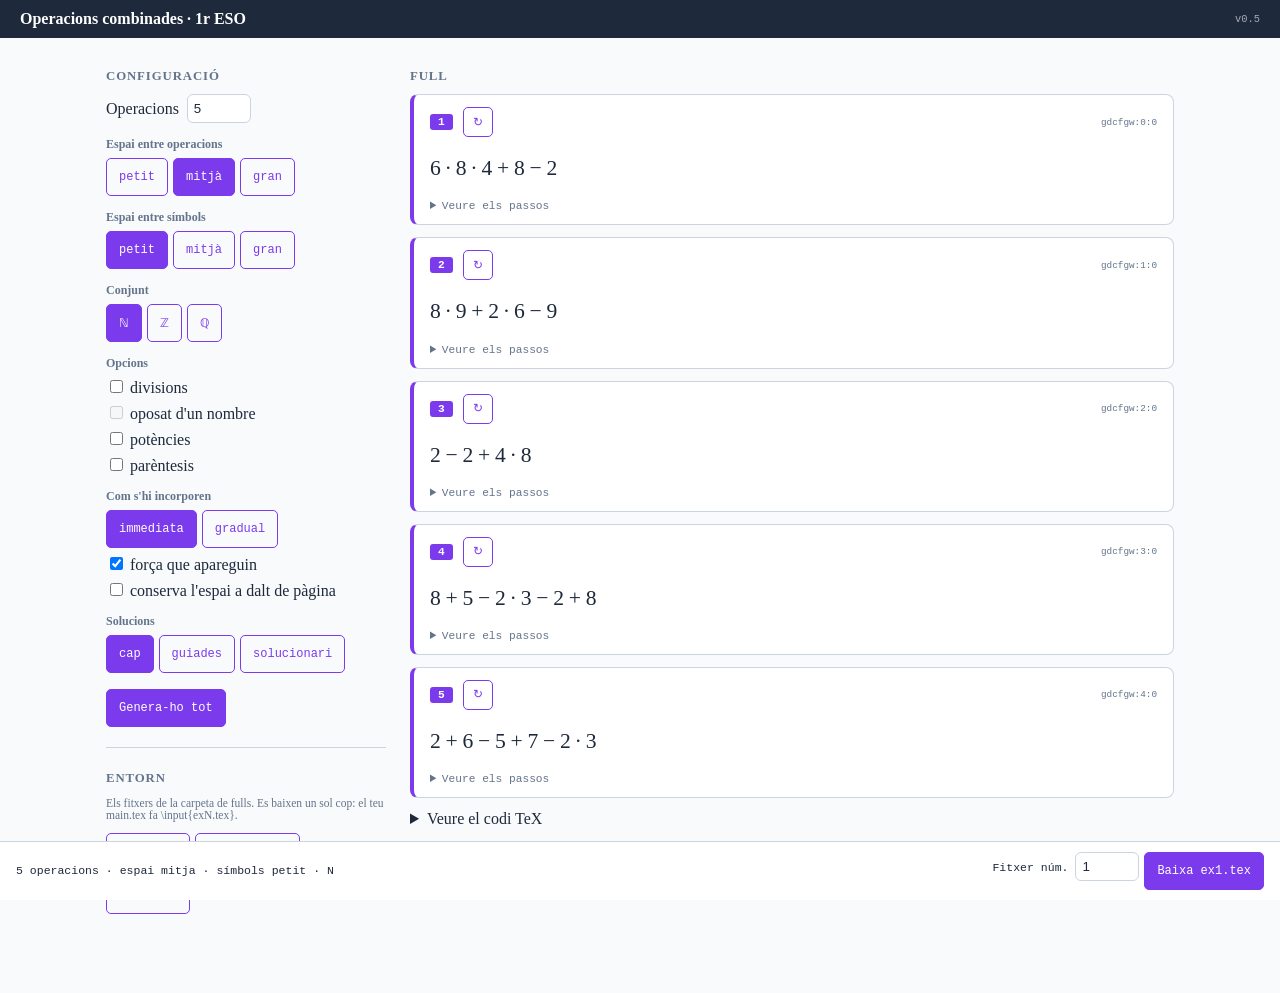
==== index.html @ 170ab38c "«Destaca» en blau i subratllat (també amb «centrat»), solucions a la web i fora el PDF Tres canvis q" ====
<!DOCTYPE html>
<html lang="ca">
<head>
<meta charset="utf-8">
<meta name="viewport" content="width=device-width, initial-scale=1, viewport-fit=cover">
<title>Operacions combinades · 1r ESO</title>
<link rel="stylesheet" href="assets/style.css">
</head>
<body>
<header><h1>Operacions combinades · 1r ESO</h1><span id="segell"></span></header>
<main>
<aside>
  <h2>Configuració</h2>
  <label class="fila">Operacions <input type="number" id="n" min="1" max="10"></label>
  <h3>Espai entre operacions</h3>
  <div class="grup" id="esp">
    <button data-esp="petit">petit</button><button data-esp="mitja">mitjà</button><button data-esp="gran">gran</button>
  </div>
  <h3>Espai entre símbols</h3>
  <div class="grup" id="sim"><button data-sim="petit">petit</button><button data-sim="mitja">mitjà</button><button data-sim="gran">gran</button></div>
  <h3>Conjunt</h3>
  <div class="grup" id="set"><button data-set="N">ℕ</button><button data-set="Z">ℤ</button><button data-set="Q">ℚ</button></div>
  <div id="onviuen"><label><input type="checkbox" id="int"> intermedis</label> <label><input type="checkbox" id="fin"> resultat final</label></div>
  <h3>Opcions</h3>
  <label><input type="checkbox" id="div"> divisions</label>
  <label><input type="checkbox" id="opo"> oposat d'un nombre</label>
  <label><input type="checkbox" id="pot"> potències</label>
  <label><input type="checkbox" id="par"> parèntesis</label>
  <h3>Com s'hi incorporen</h3>
  <div class="grup" id="grad"><button data-grad="0" title="Tots els exercicis tenen tots els extres marcats">immediata</button><button data-grad="1" title="Els primers exercicis en tenen pocs o cap; els 2 últims, tots">gradual</button></div>
  <label><input type="checkbox" id="forca"> força que apareguin</label>
  <label title="Usa \vspace* al .tex: l'espai no es perd a dalt de pàgina"><input type="checkbox" id="vs"> conserva l'espai a dalt de pàgina</label>
  <h3>Solucions</h3>
  <div class="grup" id="sol"><button data-sol="cap" title="El full de sempre, sense solucions">cap</button><button data-sol="guiades" title="Alguns exercicis del full surten resolts pas a pas, com a model">guiades</button><button data-sol="solucionari" title="Un fitxer a part, exN-sol.tex, amb tots els exercicis resolts">solucionari</button></div>
  <div id="opsol">
    <div class="fila" id="primers">Resol els primers <span class="grup"><button data-k="0" title="Cap">0</button><button data-k="1">1</button><button data-k="2">2</button><button data-k="3">3</button></span></div>
    <div class="grup" id="gra"><button data-gra="prio" title="A cada línia, totes les operacions del mateix nivell">per prioritat</button><button data-gra="op" title="A cada línia, una sola operació">una operació per pas</button></div>
    <label title="Els signes d'operació alineats en columna, cada resultat centrat sota el que substitueix i el «=» al final de cada línia"><input type="checkbox" id="cen"> centrat: els signes en columna</label>
    <label><input type="checkbox" id="simp"> simplifica les fraccions en una línia a part</label>
    <label title="En blau fosc i subratllada: el que es calcula a la línia següent"><input type="checkbox" id="dest"> destaca la següent operació</label>
    <label id="nomes-l"><input type="checkbox" id="nomes"> només els resultats</label>
  </div>
  <p><button id="tot">Genera-ho tot</button></p>
  <div class="entorn">
    <h2>Entorn</h2>
    <p class="avis">Els fitxers de la carpeta de fulls. Es baixen un sol cop: el teu main.tex fa \input{exN.tex}.</p>
    <div class="grup"><button data-entorn="main">main.tex</button><button data-entorn="headers">headers.tex</button><button data-entorn="defs">defs.tex</button></div>
  </div>
</aside>
<section><h2>Full</h2><div id="full"></div>
  <details><summary>Veure el codi TeX</summary><pre id="codi"></pre></details>
  <details id="codi-sol-d"><summary>Veure el codi TeX del solucionari</summary><pre id="codi-sol"></pre></details>
</section>
</main>
<footer>
  <span id="recompte"></span>
  <span class="grup"><label>Fitxer núm. <input type="number" id="fit" min="1" max="99"></label>
  <button id="baixa"></button><button id="baixa-sol"></button></span>
</footer>
<script src="assets/entorn.js"></script>
<script src="assets/motor.js"></script>
<script src="assets/app.js"></script>
</body>
</html>
---- assets/style.css ----
/* style.css — pantalla (clar i fosc) i impressió. */
:root {
  --bg: #f8fafc; --sf: #fff; --bd: #cbd5e1; --tx: #1e293b; --mu: #64748b;
  --ac: #7c3aed; --on: #fff; --er: #b45309;
  --dest: #00008b;                     /* «destaca»: el darkblue del .tex */
}
@media (prefers-color-scheme: dark) {
  :root {
    --bg: #0f172a; --sf: #1e293b; --bd: #334155; --tx: #e2e8f0; --mu: #94a3b8;
    --ac: #a78bfa; --on: #1e1b4b; --er: #fbbf24;
    --dest: #93c5fd;                   /* sobre fons fosc, el blau fosc no es llegiria */
  }
}
* { box-sizing: border-box; }
body {
  margin: 0;
  font-family: 'Latin Modern Roman', 'CMU Serif', 'STIX Two Text', 'Cambria', 'Times New Roman', serif;
  font-variant-numeric: lining-nums;
  background: var(--bg);
  color: var(--tx);
}

header {
  background: #1e293b; color: #fff;
  display: flex; justify-content: space-between; align-items: center;
  padding: 10px 20px; padding-top: calc(10px + env(safe-area-inset-top, 0px));
}
header h1 { font-size: 1rem; margin: 0; }
#segell { font: .65rem monospace; opacity: .6; }

main {
  max-width: 1100px; margin: 0 auto; padding: 20px 16px;
  display: grid; grid-template-columns: 280px minmax(0, 1fr); gap: 24px; align-items: start;
}
/* minmax(0, …): una fórmula llarga no pot eixamplar la columna (i tota la pàgina). */
@media (max-width: 860px) { main { grid-template-columns: minmax(0, 1fr); } }

h2 { font-size: .8rem; text-transform: uppercase; letter-spacing: .07em; color: var(--mu); }
h3 { font-size: .75rem; color: var(--mu); margin: 14px 0 6px; }
aside label { display: block; margin: 6px 0; }
.fila { display: flex; gap: 8px; align-items: center; }
#onviuen { margin: 6px 0; }
#onviuen label { display: inline-block; margin-right: 10px; }
input[type=number] { width: 4rem; padding: 6px; border: 1px solid var(--bd); border-radius: 6px; background: var(--sf); color: var(--tx); }

button {
  font: .75rem monospace; min-height: 38px; padding: 6px 12px;
  border: 1px solid var(--ac); background: none; color: var(--ac); border-radius: 5px; cursor: pointer;
}
button[aria-pressed=true], #baixa, #tot { background: var(--ac); color: var(--on); }
button:disabled { opacity: .4; cursor: not-allowed; }
button:focus-visible, input:focus-visible { outline: 2px solid var(--ac); outline-offset: 2px; }
.grup { display: flex; flex-wrap: wrap; gap: 5px; }
.entorn { margin-top: 20px; border-top: 1px solid var(--bd); padding-top: 12px; }
.avis { font-size: .72rem; color: var(--mu); }
.err { color: var(--er); }
pre { overflow: auto; background: var(--sf); border: 1px solid var(--bd); padding: 10px; font-size: .75rem; }

/* ── Les targetes del full ── */
.carta {
  background: var(--sf); border: 1px solid var(--bd); border-left: 4px solid var(--ac);
  border-radius: 8px; padding: 12px 16px; margin-bottom: 12px;
}
.cap { display: flex; gap: 10px; align-items: center; font: .7rem monospace; color: var(--mu); }
.cap button { min-height: 30px; padding: 2px 9px; }
.cap .num { background: var(--ac); color: var(--on); padding: 2px 8px; border-radius: 3px; font-weight: 600; }
.cap small { margin-left: auto; }
.ext { font-size: .68rem; border: 1px dashed var(--bd); border-radius: 4px; padding: 1px 6px; }
.cap .res { display: inline-flex; gap: 4px; align-items: center; }
.cos { min-width: 0; }

/* ── Les fórmules ── Una fórmula no es parteix mai en dues línies (un «−»
   sol al final d'una línia es llegiria com una resta): si no hi cap, la
   targeta es desplaça de costat. */
.math {
  font-size: 1.35rem; padding: 10px 0; line-height: 2;
  font-family: 'Latin Modern Math', 'STIX Two Math', 'Cambria Math', 'Latin Modern Roman', 'Times New Roman', serif;
  font-variant-numeric: lining-nums tabular-nums;
  white-space: nowrap; overflow-x: auto;
}
.math .op, .linia .op, table.centrat .op { margin: 0 var(--sop, .22em); }

/* ── La resolució ── Les línies «= …», amb la mateixa lletra que l'enunciat. */
.linia {
  font-size: 1.2rem; line-height: 1.9;
  font-family: 'Latin Modern Math', 'STIX Two Math', 'Cambria Math', 'Latin Modern Roman', 'Times New Roman', serif;
  font-variant-numeric: lining-nums tabular-nums;
  white-space: nowrap; overflow-x: auto;
}
.passos { padding: 0 0 6px; }
details.veure summary { font: .7rem monospace; color: var(--mu); cursor: pointer; }
/* «Centrat»: una columna per a cada nombre, operador i parèntesi de l'enunciat */
.taula { overflow-x: auto; }
table.centrat {
  border-collapse: collapse; font-size: 1.2rem; line-height: 1.9;
  font-family: 'Latin Modern Math', 'STIX Two Math', 'Cambria Math', 'Latin Modern Roman', 'Times New Roman', serif;
  font-variant-numeric: lining-nums tabular-nums;
}
table.centrat td { padding: 0; text-align: center; vertical-align: baseline; white-space: nowrap; }
table.centrat td.igual { padding: 0 var(--sop, .22em); }
/* Un parèntesi gran sol a la seva cel·la: la caixa ha de contenir tot el traç */
table.centrat .pb { line-height: 1; }
/* «Destaca»: a la taula, la cel·la sencera, perquè la ratlla vagi de punta a punta del que es calcula */
table.centrat td.dest { color: var(--dest); border-bottom: .09em solid currentColor; }
/* La part que es calcula a la línia següent («destaca la següent operació»): en blau fosc i subratllada */
/* (inline-block: si no, la ratlla anava a l'altura de la lletra i travessava el denominador d'una fracció) */
u.dest { display: inline-block; line-height: 1.2; color: var(--dest); text-decoration: none; border-bottom: .09em solid currentColor; padding-bottom: .05em; }
u.dest .fr { line-height: 1.9; }      /* les fraccions, com a fora */
#opsol { margin-top: 4px; }
#primers { margin: 6px 0; font-size: .85rem; }
/* Potència: s'enlaira sense alterar l'alçada de la línia */
.math sup, .linia sup, table.centrat sup { font-size: .62em; line-height: 0; vertical-align: 0; position: relative; top: -.75em; margin-left: .04em; }
.pg { display: inline-flex; align-items: center; }
.pb { font-size: 1.9em; font-weight: 200; line-height: .7; margin: 0 .03em; }
.fr { display: inline-flex; flex-direction: column; vertical-align: middle; text-align: center; font-size: .85em; margin: 0 .15em; }
.fr > span:first-child { border-bottom: 1px solid; padding: 0 .25em; }

/* ── La barra de baix ── Enganxada a baix de la pantalla mentre hi ha
   contingut a sota; al final, al seu lloc: no tapa mai res. */
footer {
  position: sticky; bottom: 0;
  background: var(--sf); border-top: 1px solid var(--bd);
  display: flex; justify-content: space-between; align-items: center; gap: 10px; flex-wrap: wrap;
  padding: 10px 16px calc(10px + env(safe-area-inset-bottom, 0px));
  font: .72rem monospace;
}
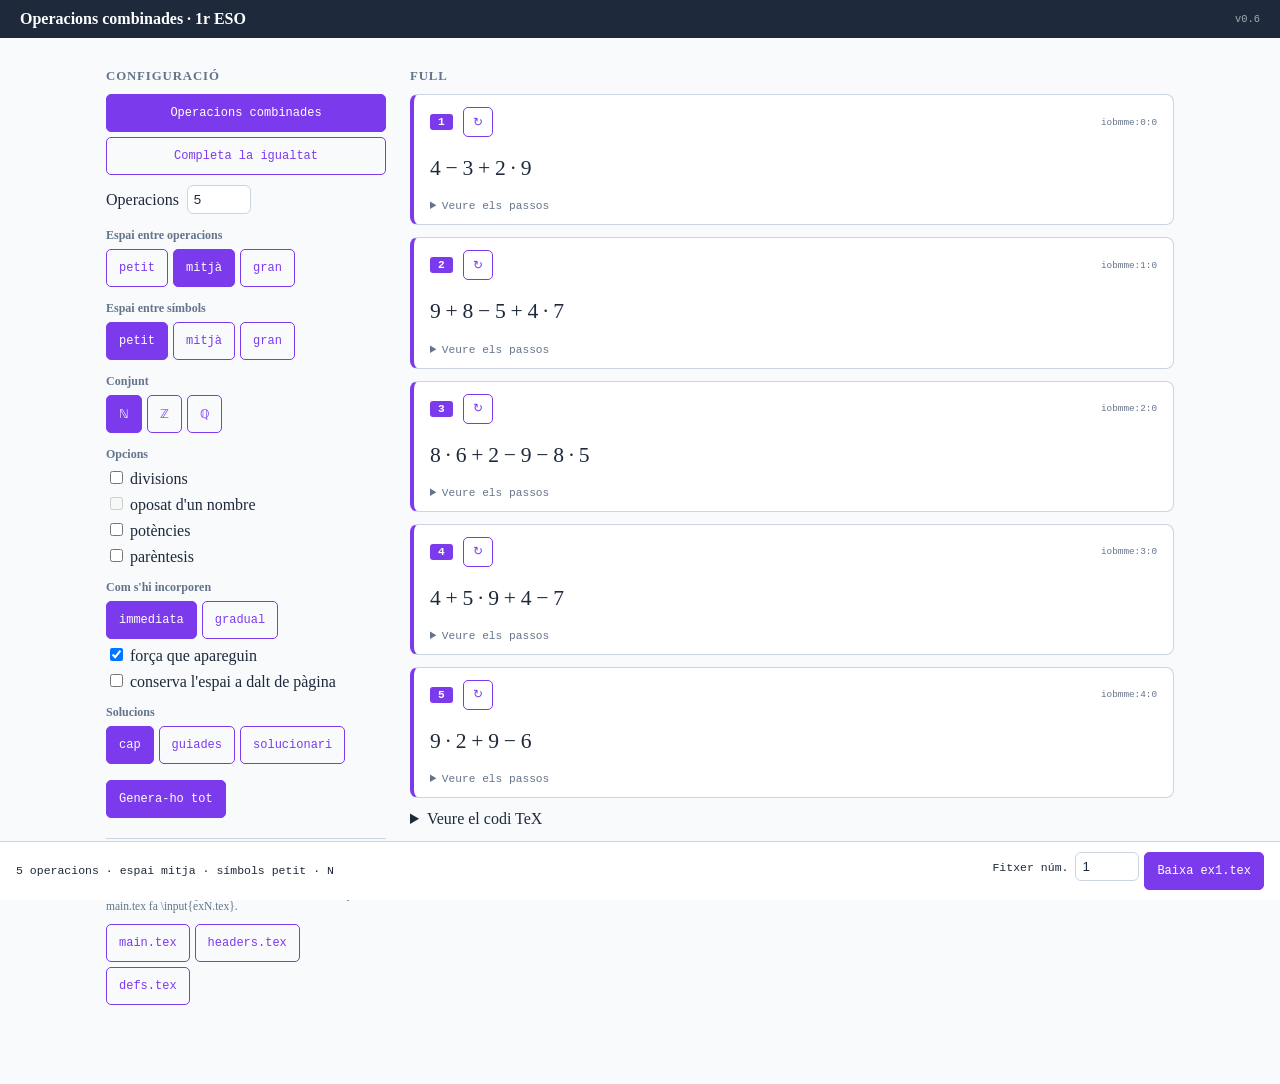
==== commit 80974f3b: "Activitat nova: «Completa la igualtat» Uns nombres en ordre i un resultat (1 2 5 = 15), i l'alumnat " ====
--- a/index.html
+++ b/index.html
@@ -11,6 +11,8 @@
 <main>
 <aside>
   <h2>Configuració</h2>
+  <div class="grup" id="act"><button data-act="comb">Operacions combinades</button><button data-act="igu">Completa la igualtat</button></div>
+  <div id="op-comb">
   <label class="fila">Operacions <input type="number" id="n" min="1" max="10"></label>
   <h3>Espai entre operacions</h3>
   <div class="grup" id="esp">
@@ -40,6 +42,21 @@
     <label title="En blau fosc i subratllada: el que es calcula a la línia següent"><input type="checkbox" id="dest"> destaca la següent operació</label>
     <label id="nomes-l"><input type="checkbox" id="nomes"> només els resultats</label>
   </div>
+  </div>
+  <div id="op-igu">
+  <label class="fila">Igualtats <input type="number" id="in" min="3" max="15"></label>
+  <h3>Nombres per igualtat</h3>
+  <div class="grup" id="inom"><button data-inom="3">3</button><button data-inom="4">4</button></div>
+  <h3>Símbols (sempre + − ·)</h3>
+  <label><input type="checkbox" id="ipar"> parèntesis ( )</label>
+  <label><input type="checkbox" id="ipot"> quadrats ²</label>
+  <label><input type="checkbox" id="iarr"> arrels √</label>
+  <label><input type="checkbox" id="idiv"> divisions :</label>
+  <h3>Espai per escriure</h3>
+  <div class="grup" id="iesp"><button data-iesp="petit">petit</button><button data-iesp="mitja">mitjà</button><button data-iesp="gran">gran</button></div>
+  <h3>Solucions</h3>
+  <div class="grup" id="isol"><button data-isol="cap" title="Cada igualtat té «Veure la solució»">cap</button><button data-isol="solucionari" title="Les solucions a la vista i exN-sol.tex">solucionari</button></div>
+  </div>
   <p><button id="tot">Genera-ho tot</button></p>
   <div class="entorn">
     <h2>Entorn</h2>
@@ -59,6 +76,7 @@
 </footer>
 <script src="assets/entorn.js"></script>
 <script src="assets/motor.js"></script>
+<script src="assets/igualtats.js"></script>
 <script src="assets/app.js"></script>
 </body>
 </html>
--- a/assets/style.css
+++ b/assets/style.css
@@ -107,6 +107,25 @@
 u.dest { display: inline-block; line-height: 1.2; color: var(--dest); text-decoration: none; border-bottom: .09em solid currentColor; padding-bottom: .05em; }
 u.dest .fr { line-height: 1.9; }      /* les fraccions, com a fora */
 #opsol { margin-top: 4px; }
+#act { margin-bottom: 10px; }
+#act button { flex: 1 1 auto; }
+
+/* ── «Completa la igualtat» ── L'enunciat, l'exemple i les igualtats, en tres columnes */
+.enunciat { margin: 0 0 8px; }
+.exemple { margin: 0 0 16px; }
+.exemple .ombra { background: var(--bd); padding: 2px 8px; border-radius: 3px; }
+.simb { white-space: nowrap; }
+.igualtats { display: grid; grid-template-columns: repeat(var(--cols, 3), minmax(0, 1fr)); gap: 10px; }
+@media (max-width: 1000px) { .igualtats { grid-template-columns: repeat(min(var(--cols, 3), 2), minmax(0, 1fr)); } }
+@media (max-width: 560px) { .igualtats { grid-template-columns: minmax(0, 1fr); } }
+.igualtats .carta { margin: 0; }
+/* Els buits on l'alumnat escriu els símbols: l'espai triat (petit, mitjà, gran), proporcional al del
+   .tex (en mm) però més estret, perquè a la pantalla hi càpiguen tres igualtats per fila */
+.buit { display: inline-block; width: calc(var(--buit, 10mm) * .55); }
+.exemple .buit { width: 3mm; }
+.exemple .op { margin: 0 .22em; }
+.igualtat .math { font-size: 1.25rem; }
+.arrel > span { border-top: .07em solid currentColor; padding: 0 .08em; }
 #primers { margin: 6px 0; font-size: .85rem; }
 /* Potència: s'enlaira sense alterar l'alçada de la línia */
 .math sup, .linia sup, table.centrat sup { font-size: .62em; line-height: 0; vertical-align: 0; position: relative; top: -.75em; margin-left: .04em; }
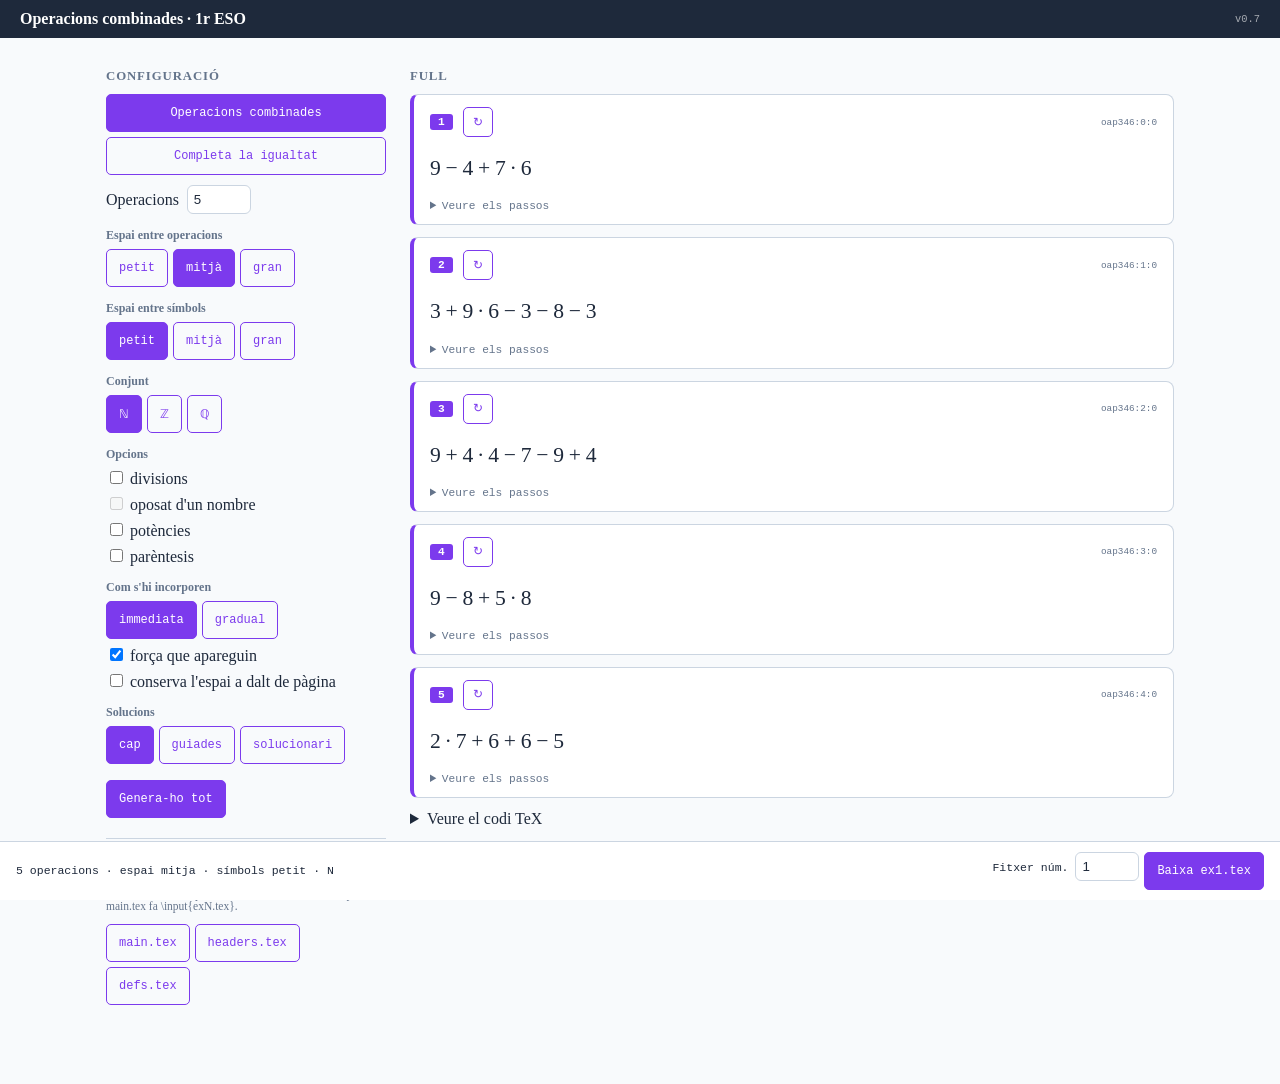
==== commit b99b132a: "«Destaca» amb una caixa (\boxed) i «Completa la igualtat» en dues columnes - «Destaca la següent ope" ====
--- a/index.html
+++ b/index.html
@@ -39,7 +39,7 @@
     <div class="grup" id="gra"><button data-gra="prio" title="A cada línia, totes les operacions del mateix nivell">per prioritat</button><button data-gra="op" title="A cada línia, una sola operació">una operació per pas</button></div>
     <label title="Els signes d'operació alineats en columna, cada resultat centrat sota el que substitueix i el «=» al final de cada línia"><input type="checkbox" id="cen"> centrat: els signes en columna</label>
     <label><input type="checkbox" id="simp"> simplifica les fraccions en una línia a part</label>
-    <label title="En blau fosc i subratllada: el que es calcula a la línia següent"><input type="checkbox" id="dest"> destaca la següent operació</label>
+    <label title="En blau fosc i dins d'una caixa: el que es calcula a la línia següent"><input type="checkbox" id="dest"> destaca la següent operació</label>
     <label id="nomes-l"><input type="checkbox" id="nomes"> només els resultats</label>
   </div>
   </div>
--- a/assets/style.css
+++ b/assets/style.css
@@ -100,27 +100,30 @@
 table.centrat td.igual { padding: 0 var(--sop, .22em); }
 /* Un parèntesi gran sol a la seva cel·la: la caixa ha de contenir tot el traç */
 table.centrat .pb { line-height: 1; }
-/* «Destaca»: a la taula, la cel·la sencera, perquè la ratlla vagi de punta a punta del que es calcula */
-table.centrat td.dest { color: var(--dest); border-bottom: .09em solid currentColor; }
-/* La part que es calcula a la línia següent («destaca la següent operació»): en blau fosc i subratllada */
-/* (inline-block: si no, la ratlla anava a l'altura de la lletra i travessava el denominador d'una fracció) */
-u.dest { display: inline-block; line-height: 1.2; color: var(--dest); text-decoration: none; border-bottom: .09em solid currentColor; padding-bottom: .05em; }
-u.dest .fr { line-height: 1.9; }      /* les fraccions, com a fora */
+/* «Destaca la següent operació»: el que es calcula a la línia següent, en blau fosc i dins d'una caixa (com el
+   \boxed del .tex). inline-block: la caixa envolta també les fraccions senceres. A la taula de «centrat», les
+   cel·les seguides que es destaquen són una de sola, i la caixa és a dins. */
+.dest { color: var(--dest); }
+.caixa { display: inline-block; line-height: 1.2; border: .07em solid currentColor; padding: .08em .2em; }
+.caixa .fr { line-height: 1.9; }      /* les fraccions, com a fora */
 #opsol { margin-top: 4px; }
 #act { margin-bottom: 10px; }
 #act button { flex: 1 1 auto; }
 
-/* ── «Completa la igualtat» ── L'enunciat, l'exemple i les igualtats, en tres columnes */
+/* ── «Completa la igualtat» ── L'enunciat, l'exemple i les igualtats, en dues columnes */
 .enunciat { margin: 0 0 8px; }
 .exemple { margin: 0 0 16px; }
 .exemple .ombra { background: var(--bd); padding: 2px 8px; border-radius: 3px; }
 .simb { white-space: nowrap; }
-.igualtats { display: grid; grid-template-columns: repeat(var(--cols, 3), minmax(0, 1fr)); gap: 10px; }
-@media (max-width: 1000px) { .igualtats { grid-template-columns: repeat(min(var(--cols, 3), 2), minmax(0, 1fr)); } }
-@media (max-width: 560px) { .igualtats { grid-template-columns: minmax(0, 1fr); } }
+/* Com al .tex, separades per una línia vertical discontínua, al mig de l'espai entre les dues columnes */
+.igualtats {
+  display: grid; grid-template-columns: repeat(2, minmax(0, 1fr)); gap: 10px 24px;
+  background: linear-gradient(var(--mu) 50%, transparent 0) center top / 1px 8px repeat-y;
+}
+@media (max-width: 560px) { .igualtats { grid-template-columns: minmax(0, 1fr); background: none; } }
 .igualtats .carta { margin: 0; }
 /* Els buits on l'alumnat escriu els símbols: l'espai triat (petit, mitjà, gran), proporcional al del
-   .tex (en mm) però més estret, perquè a la pantalla hi càpiguen tres igualtats per fila */
+   .tex (en mm) però més estret, perquè a la pantalla les dues igualtats de cada fila hi càpiguen bé */
 .buit { display: inline-block; width: calc(var(--buit, 10mm) * .55); }
 .exemple .buit { width: 3mm; }
 .exemple .op { margin: 0 .22em; }
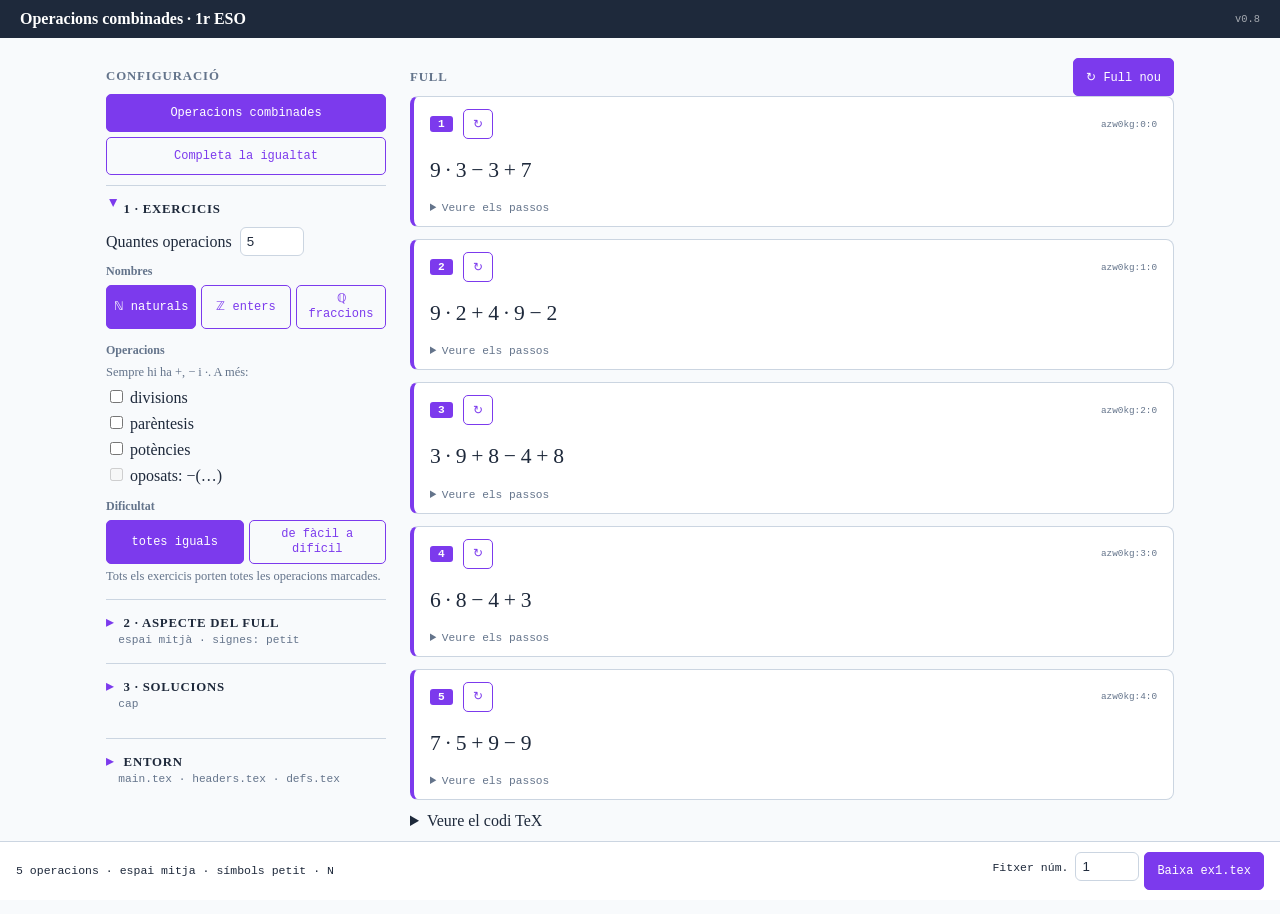
==== commit 259e8c0e: "El panell de configuració en tres passos: Exercicis, Aspecte del full i Solucions Abans, unes 20 opc" ====
--- a/index.html
+++ b/index.html
@@ -12,59 +12,93 @@
 <aside>
   <h2>Configuració</h2>
   <div class="grup" id="act"><button data-act="comb">Operacions combinades</button><button data-act="igu">Completa la igualtat</button></div>
+  <!-- Tres passos, en l'ordre en què es fa un full: què hi surt, com es veu i les solucions. Cada pas es plega i,
+       plegat, en diu el resum. Les opcions que depenen d'una altra només surten quan serveixen. -->
   <div id="op-comb">
-  <label class="fila">Operacions <input type="number" id="n" min="1" max="10"></label>
-  <h3>Espai entre operacions</h3>
-  <div class="grup" id="esp">
-    <button data-esp="petit">petit</button><button data-esp="mitja">mitjà</button><button data-esp="gran">gran</button>
-  </div>
-  <h3>Espai entre símbols</h3>
-  <div class="grup" id="sim"><button data-sim="petit">petit</button><button data-sim="mitja">mitjà</button><button data-sim="gran">gran</button></div>
-  <h3>Conjunt</h3>
-  <div class="grup" id="set"><button data-set="N">ℕ</button><button data-set="Z">ℤ</button><button data-set="Q">ℚ</button></div>
-  <div id="onviuen"><label><input type="checkbox" id="int"> intermedis</label> <label><input type="checkbox" id="fin"> resultat final</label></div>
-  <h3>Opcions</h3>
-  <label><input type="checkbox" id="div"> divisions</label>
-  <label><input type="checkbox" id="opo"> oposat d'un nombre</label>
-  <label><input type="checkbox" id="pot"> potències</label>
-  <label><input type="checkbox" id="par"> parèntesis</label>
-  <h3>Com s'hi incorporen</h3>
-  <div class="grup" id="grad"><button data-grad="0" title="Tots els exercicis tenen tots els extres marcats">immediata</button><button data-grad="1" title="Els primers exercicis en tenen pocs o cap; els 2 últims, tots">gradual</button></div>
-  <label><input type="checkbox" id="forca"> força que apareguin</label>
-  <label title="Usa \vspace* al .tex: l'espai no es perd a dalt de pàgina"><input type="checkbox" id="vs"> conserva l'espai a dalt de pàgina</label>
-  <h3>Solucions</h3>
-  <div class="grup" id="sol"><button data-sol="cap" title="El full de sempre, sense solucions">cap</button><button data-sol="guiades" title="Alguns exercicis del full surten resolts pas a pas, com a model">guiades</button><button data-sol="solucionari" title="Un fitxer a part, exN-sol.tex, amb tots els exercicis resolts">solucionari</button></div>
-  <div id="opsol">
-    <div class="fila" id="primers">Resol els primers <span class="grup"><button data-k="0" title="Cap">0</button><button data-k="1">1</button><button data-k="2">2</button><button data-k="3">3</button></span></div>
-    <div class="grup" id="gra"><button data-gra="prio" title="A cada línia, totes les operacions del mateix nivell">per prioritat</button><button data-gra="op" title="A cada línia, una sola operació">una operació per pas</button></div>
-    <label title="Els signes d'operació alineats en columna, cada resultat centrat sota el que substitueix i el «=» al final de cada línia"><input type="checkbox" id="cen"> centrat: els signes en columna</label>
-    <label><input type="checkbox" id="simp"> simplifica les fraccions en una línia a part</label>
-    <label title="En blau fosc i dins d'una caixa: el que es calcula a la línia següent"><input type="checkbox" id="dest"> destaca la següent operació</label>
-    <label id="nomes-l"><input type="checkbox" id="nomes"> només els resultats</label>
-  </div>
+    <details class="pas" id="pas-ex" open>
+      <summary><b>1 · Exercicis</b><span class="resum" id="resum-ex"></span></summary>
+      <label class="fila">Quantes operacions <input type="number" id="n" min="1" max="10"></label>
+      <h3>Nombres</h3>
+      <div class="grup seg" id="set"><button data-set="N">ℕ naturals</button><button data-set="Z">ℤ enters</button><button data-set="Q">ℚ fraccions</button></div>
+      <div class="sub" id="onviuen">
+        <p class="ajuda" id="onviuen-que"></p>
+        <label><input type="checkbox" id="int"> als càlculs del mig</label>
+        <label><input type="checkbox" id="fin"> al resultat</label>
+        <label title="Si no, per atzar, un exercici pot sortir sense cap"><input type="checkbox" id="forca"> <span id="forca-que"></span></label>
+      </div>
+      <h3>Operacions</h3>
+      <p class="ajuda">Sempre hi ha +, − i ·. A més:</p>
+      <label><input type="checkbox" id="div"> divisions</label>
+      <label><input type="checkbox" id="par"> parèntesis</label>
+      <label><input type="checkbox" id="pot"> potències</label>
+      <label><input type="checkbox" id="opo"> oposats: −(…)</label>
+      <h3>Dificultat</h3>
+      <div class="grup seg" id="grad"><button data-grad="0">totes iguals</button><button data-grad="1">de fàcil a difícil</button></div>
+      <p class="ajuda" id="grad-que"></p>
+    </details>
+    <details class="pas" id="pas-asp">
+      <summary><b>2 · Aspecte del full</b><span class="resum" id="resum-asp"></span></summary>
+      <h3>Espai per resoldre cada operació</h3>
+      <div class="grup seg" id="esp"><button data-esp="petit">petit</button><button data-esp="mitja">mitjà</button><button data-esp="gran">gran</button></div>
+      <h3>Espai entre els signes</h3>
+      <div class="grup seg" id="sim"><button data-sim="petit">petit</button><button data-sim="mitja">mitjà</button><button data-sim="gran">gran</button></div>
+      <label title="Al .tex, \vspace* en lloc de \vspace"><input type="checkbox" id="vs"> manté l'espai encara que l'operació quedi a dalt d'una pàgina</label>
+    </details>
+    <details class="pas" id="pas-sol">
+      <summary><b>3 · Solucions</b><span class="resum" id="resum-sol"></span></summary>
+      <div class="opcions" id="sol">
+        <button data-sol="cap"><b>Cap</b><small>El full per a l'alumnat, sense solucions.</small></button>
+        <button data-sol="guiades"><b>Exemples resolts</b><small>Alguns exercicis del mateix full surten resolts pas a pas, com a model.</small></button>
+        <button data-sol="solucionari"><b>Solucionari</b><small>Un fitxer a part, exN-sol.tex, amb tots els exercicis resolts.</small></button>
+      </div>
+      <div class="sub" id="primers">
+        <div class="fila">Quants? Els primers <span class="grup"><button data-k="1">1</button><button data-k="2">2</button><button data-k="3">3</button></span></div>
+        <p class="ajuda">O marca «resolt» a l'exercici que vulguis.</p>
+      </div>
+      <label class="sub" id="nomes-l"><input type="checkbox" id="nomes"> només el resultat de cada exercici</label>
+      <div id="opsol">
+        <h3>A cada línia de la resolució, es fan</h3>
+        <div class="grup seg" id="gra"><button data-gra="prio">totes les del mateix nivell</button><button data-gra="op">una sola operació</button></div>
+        <p class="ajuda exemple" id="gra-que"></p>
+        <label title="Els signes d'operació alineats en columna, cada resultat centrat sota el que substitueix i el «=» al final de cada línia"><input type="checkbox" id="cen"> signes en columna (centrat)</label>
+        <label title="En blau fosc i dins d'una caixa: el que es calcula a la línia següent"><input type="checkbox" id="dest"> destaca l'operació següent (caixa blava)</label>
+        <label id="simp-l"><input type="checkbox" id="simp"> simplifica les fraccions en una línia a part</label>
+      </div>
+    </details>
   </div>
   <div id="op-igu">
-  <label class="fila">Igualtats <input type="number" id="in" min="3" max="15"></label>
-  <h3>Nombres per igualtat</h3>
-  <div class="grup" id="inom"><button data-inom="3">3</button><button data-inom="4">4</button></div>
-  <h3>Símbols (sempre + − ·)</h3>
-  <label><input type="checkbox" id="ipar"> parèntesis ( )</label>
-  <label><input type="checkbox" id="ipot"> quadrats ²</label>
-  <label><input type="checkbox" id="iarr"> arrels √</label>
-  <label><input type="checkbox" id="idiv"> divisions :</label>
-  <h3>Espai per escriure</h3>
-  <div class="grup" id="iesp"><button data-iesp="petit">petit</button><button data-iesp="mitja">mitjà</button><button data-iesp="gran">gran</button></div>
-  <h3>Solucions</h3>
-  <div class="grup" id="isol"><button data-isol="cap" title="Cada igualtat té «Veure la solució»">cap</button><button data-isol="solucionari" title="Les solucions a la vista i exN-sol.tex">solucionari</button></div>
+    <details class="pas" id="pas-iex" open>
+      <summary><b>1 · Igualtats</b><span class="resum" id="resum-iex"></span></summary>
+      <label class="fila">Quantes igualtats <input type="number" id="in" min="3" max="15"></label>
+      <h3>Nombres a cada igualtat</h3>
+      <div class="grup seg" id="inom"><button data-inom="3">3</button><button data-inom="4">4</button></div>
+      <h3>Símbols</h3>
+      <p class="ajuda">Sempre hi ha +, − i ·. A més:</p>
+      <label><input type="checkbox" id="ipar"> parèntesis ( )</label>
+      <label><input type="checkbox" id="ipot"> quadrats ²</label>
+      <label><input type="checkbox" id="iarr"> arrels √</label>
+      <label><input type="checkbox" id="idiv"> divisions :</label>
+    </details>
+    <details class="pas" id="pas-iasp">
+      <summary><b>2 · Aspecte del full</b><span class="resum" id="resum-iasp"></span></summary>
+      <h3>Espai per escriure els símbols</h3>
+      <div class="grup seg" id="iesp"><button data-iesp="petit">petit</button><button data-iesp="mitja">mitjà</button><button data-iesp="gran">gran</button></div>
+    </details>
+    <details class="pas" id="pas-isol">
+      <summary><b>3 · Solucions</b><span class="resum" id="resum-isol"></span></summary>
+      <div class="opcions" id="isol">
+        <button data-isol="cap"><b>Cap</b><small>Al full, sense solucions. A la web, cada igualtat té «Veure la solució».</small></button>
+        <button data-isol="solucionari"><b>Solucionari</b><small>Un fitxer a part, exN-sol.tex, amb la solució de cada igualtat.</small></button>
+      </div>
+    </details>
   </div>
-  <p><button id="tot">Genera-ho tot</button></p>
-  <div class="entorn">
-    <h2>Entorn</h2>
+  <details class="pas entorn" id="entorn">
+    <summary><b>Entorn</b><span class="resum">main.tex · headers.tex · defs.tex</span></summary>
     <p class="avis">Els fitxers de la carpeta de fulls. Es baixen un sol cop: el teu main.tex fa \input{exN.tex}.</p>
     <div class="grup"><button data-entorn="main">main.tex</button><button data-entorn="headers">headers.tex</button><button data-entorn="defs">defs.tex</button></div>
-  </div>
+  </details>
 </aside>
-<section><h2>Full</h2><div id="full"></div>
+<section><div class="cap-full"><h2>Full</h2><button id="tot" title="Fa tots els exercicis de nou">↻ Full nou</button></div><div id="full"></div>
   <details><summary>Veure el codi TeX</summary><pre id="codi"></pre></details>
   <details id="codi-sol-d"><summary>Veure el codi TeX del solucionari</summary><pre id="codi-sol"></pre></details>
 </section>
--- a/assets/style.css
+++ b/assets/style.css
@@ -39,8 +39,30 @@
 h3 { font-size: .75rem; color: var(--mu); margin: 14px 0 6px; }
 aside label { display: block; margin: 6px 0; }
 .fila { display: flex; gap: 8px; align-items: center; }
-#onviuen { margin: 6px 0; }
-#onviuen label { display: inline-block; margin-right: 10px; }
+/* ── El panell: tres passos (Exercicis, Aspecte del full, Solucions), cadascun un <details>.
+   Plegat, el pas en diu el resum; obert, les seves opcions. ── */
+details.pas { border-top: 1px solid var(--bd); padding: 4px 0 10px; }
+details.pas > summary { display: block; padding: 8px 0 4px; cursor: pointer; list-style: none; }
+details.pas > summary::-webkit-details-marker { display: none; }
+details.pas > summary::before { content: '▸'; display: inline-block; width: 1.1em; color: var(--ac); transition: transform .15s; }
+details.pas[open] > summary::before { transform: rotate(90deg); }
+details.pas > summary b { font-size: .8rem; text-transform: uppercase; letter-spacing: .06em; }
+details.pas > summary:focus-visible { outline: 2px solid var(--ac); outline-offset: 2px; }
+.resum { display: block; margin: 2px 0 0 1.1em; font: .7rem/1.4 monospace; color: var(--mu); overflow-wrap: anywhere; }
+details.pas[open] > summary .resum { display: none; }
+details.pas h3:first-of-type { margin-top: 8px; }
+/* Una ajuda curta sota una tria, i les opcions que depenen d'una altra, una mica endins */
+.ajuda { font-size: .78rem; line-height: 1.35; color: var(--mu); margin: 4px 0; }
+.ajuda.exemple { font-variant-numeric: lining-nums; }
+.sub { margin: 4px 0 8px; padding-left: 12px; border-left: 2px solid var(--bd); }
+.sub label { margin: 4px 0; }
+/* Les solucions: tres opcions grans, cadascuna amb el que fa */
+.opcions { display: grid; gap: 6px; margin: 6px 0 8px; }
+.opcions button { display: grid; gap: 2px; text-align: left; padding: 7px 10px; }
+.opcions button b { font: 600 .78rem monospace; }
+.opcions button small { font: .78rem/1.3 'Latin Modern Roman', 'CMU Serif', 'STIX Two Text', 'Cambria', 'Times New Roman', serif; opacity: .9; }
+/* El títol del full, amb el botó de fer-lo tot de nou */
+.cap-full { display: flex; align-items: center; justify-content: space-between; gap: 10px; }
 input[type=number] { width: 4rem; padding: 6px; border: 1px solid var(--bd); border-radius: 6px; background: var(--sf); color: var(--tx); }
 
 button {
@@ -51,7 +73,10 @@
 button:disabled { opacity: .4; cursor: not-allowed; }
 button:focus-visible, input:focus-visible { outline: 2px solid var(--ac); outline-offset: 2px; }
 .grup { display: flex; flex-wrap: wrap; gap: 5px; }
-.entorn { margin-top: 20px; border-top: 1px solid var(--bd); padding-top: 12px; }
+/* Una tria entre opcions germanes: botons de la mateixa amplada, en una fila (el text, si cal, en dues línies) */
+.grup.seg { display: grid; grid-auto-flow: column; grid-auto-columns: minmax(0, 1fr); }
+.grup.seg button { padding: 6px 4px; white-space: normal; line-height: 1.25; }
+.entorn { margin-top: 12px; }
 .avis { font-size: .72rem; color: var(--mu); }
 .err { color: var(--er); }
 pre { overflow: auto; background: var(--sf); border: 1px solid var(--bd); padding: 10px; font-size: .75rem; }
@@ -106,7 +131,6 @@
 .dest { color: var(--dest); }
 .caixa { display: inline-block; line-height: 1.2; border: .07em solid currentColor; padding: .08em .2em; }
 .caixa .fr { line-height: 1.9; }      /* les fraccions, com a fora */
-#opsol { margin-top: 4px; }
 #act { margin-bottom: 10px; }
 #act button { flex: 1 1 auto; }
 
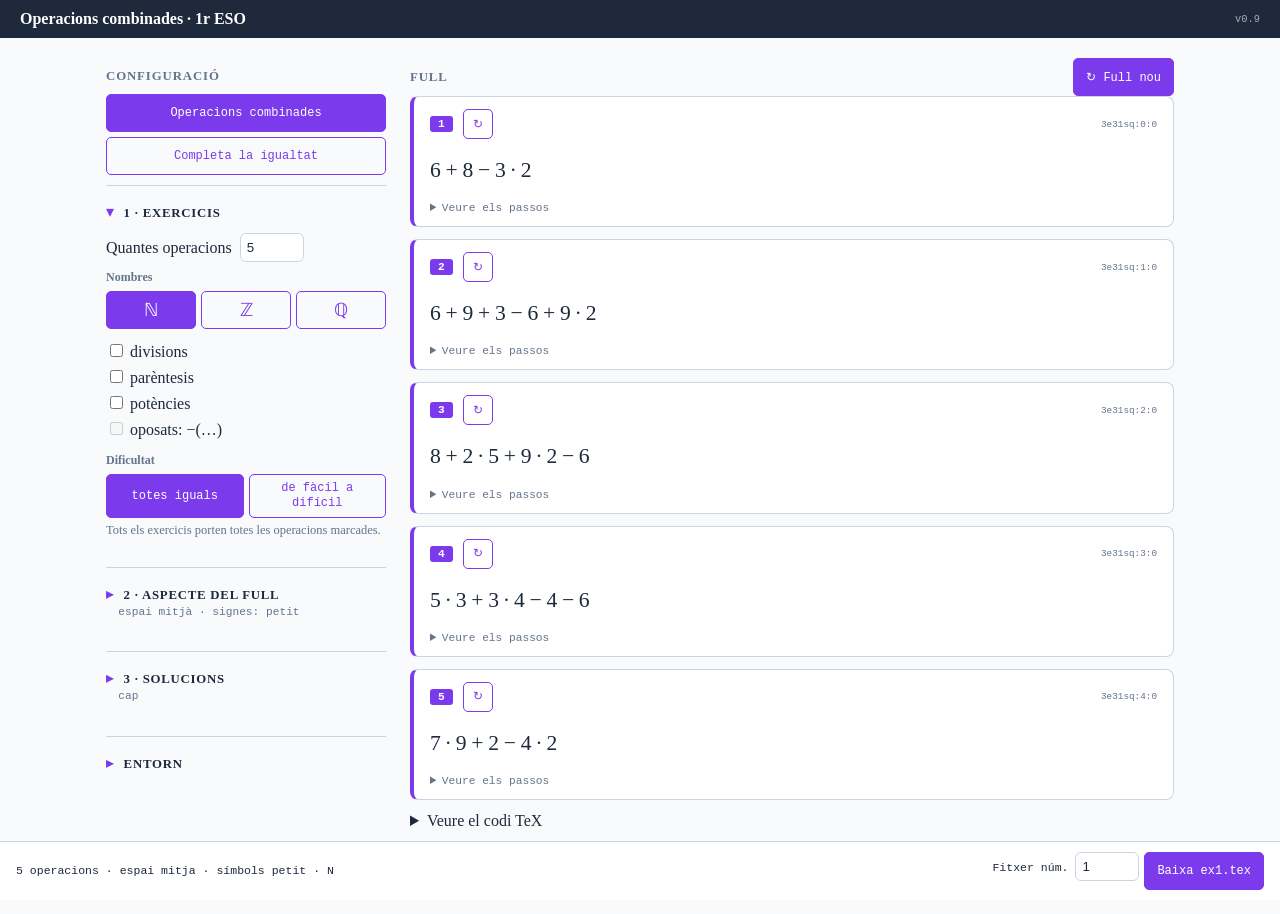
==== commit 0d8c56cb: "«Destaca» amb dos colors alternats, a triar, i el panell més net (v0.9) - «Destaca»: la caixa de cad" ====
--- a/index.html
+++ b/index.html
@@ -4,7 +4,9 @@
 <meta charset="utf-8">
 <meta name="viewport" content="width=device-width, initial-scale=1, viewport-fit=cover">
 <title>Operacions combinades · 1r ESO</title>
-<link rel="stylesheet" href="assets/style.css">
+<!-- ?v=…: la versió (Motor.VERSIO). Amb una versió nova, el navegador baixa de nou els fitxers i no fa servir els
+     d'abans, que pot tenir desats: si no, hi barrejava la pàgina nova amb l'estil o el JavaScript d'abans. -->
+<link rel="stylesheet" href="assets/style.css?v=0.9">
 </head>
 <body>
 <header><h1>Operacions combinades · 1r ESO</h1><span id="segell"></span></header>
@@ -19,19 +21,19 @@
       <summary><b>1 · Exercicis</b><span class="resum" id="resum-ex"></span></summary>
       <label class="fila">Quantes operacions <input type="number" id="n" min="1" max="10"></label>
       <h3>Nombres</h3>
-      <div class="grup seg" id="set"><button data-set="N">ℕ naturals</button><button data-set="Z">ℤ enters</button><button data-set="Q">ℚ fraccions</button></div>
+      <div class="grup seg" id="set"><button data-set="N" title="naturals" aria-label="ℕ, naturals">ℕ</button><button data-set="Z" title="enters" aria-label="ℤ, enters">ℤ</button><button data-set="Q" title="racionals (fraccions)" aria-label="ℚ, racionals">ℚ</button></div>
       <div class="sub" id="onviuen">
         <p class="ajuda" id="onviuen-que"></p>
         <label><input type="checkbox" id="int"> als càlculs del mig</label>
         <label><input type="checkbox" id="fin"> al resultat</label>
         <label title="Si no, per atzar, un exercici pot sortir sense cap"><input type="checkbox" id="forca"> <span id="forca-que"></span></label>
       </div>
-      <h3>Operacions</h3>
-      <p class="ajuda">Sempre hi ha +, − i ·. A més:</p>
-      <label><input type="checkbox" id="div"> divisions</label>
-      <label><input type="checkbox" id="par"> parèntesis</label>
-      <label><input type="checkbox" id="pot"> potències</label>
-      <label><input type="checkbox" id="opo"> oposats: −(…)</label>
+      <div class="extres">
+        <label><input type="checkbox" id="div"> divisions</label>
+        <label><input type="checkbox" id="par"> parèntesis</label>
+        <label><input type="checkbox" id="pot"> potències</label>
+        <label><input type="checkbox" id="opo"> oposats: −(…)</label>
+      </div>
       <h3>Dificultat</h3>
       <div class="grup seg" id="grad"><button data-grad="0">totes iguals</button><button data-grad="1">de fàcil a difícil</button></div>
       <p class="ajuda" id="grad-que"></p>
@@ -46,13 +48,13 @@
     </details>
     <details class="pas" id="pas-sol">
       <summary><b>3 · Solucions</b><span class="resum" id="resum-sol"></span></summary>
-      <div class="opcions" id="sol">
-        <button data-sol="cap"><b>Cap</b><small>El full per a l'alumnat, sense solucions.</small></button>
-        <button data-sol="guiades"><b>Exemples resolts</b><small>Alguns exercicis del mateix full surten resolts pas a pas, com a model.</small></button>
-        <button data-sol="solucionari"><b>Solucionari</b><small>Un fitxer a part, exN-sol.tex, amb tots els exercicis resolts.</small></button>
+      <div class="grup seg" id="sol">
+        <button data-sol="cap" title="El full per a l'alumnat, sense solucions">Cap</button>
+        <button data-sol="guiades" title="Alguns exercicis del full surten resolts pas a pas, com a model">Ajuda parcial</button>
+        <button data-sol="solucionari" title="Un fitxer a part, exN-sol.tex, amb tots els exercicis resolts">Solucionari</button>
       </div>
       <div class="sub" id="primers">
-        <div class="fila">Quants? Els primers <span class="grup"><button data-k="1">1</button><button data-k="2">2</button><button data-k="3">3</button></span></div>
+        <div class="fila">Resolts: els primers <span class="grup"><button data-k="1">1</button><button data-k="2">2</button><button data-k="3">3</button></span></div>
         <p class="ajuda">O marca «resolt» a l'exercici que vulguis.</p>
       </div>
       <label class="sub" id="nomes-l"><input type="checkbox" id="nomes"> només el resultat de cada exercici</label>
@@ -60,9 +62,14 @@
         <h3>A cada línia de la resolució, es fan</h3>
         <div class="grup seg" id="gra"><button data-gra="prio">totes les del mateix nivell</button><button data-gra="op">una sola operació</button></div>
         <p class="ajuda exemple" id="gra-que"></p>
-        <label title="Els signes d'operació alineats en columna, cada resultat centrat sota el que substitueix i el «=» al final de cada línia"><input type="checkbox" id="cen"> signes en columna (centrat)</label>
-        <label title="En blau fosc i dins d'una caixa: el que es calcula a la línia següent"><input type="checkbox" id="dest"> destaca l'operació següent (caixa blava)</label>
-        <label id="simp-l"><input type="checkbox" id="simp"> simplifica les fraccions en una línia a part</label>
+        <label title="Els signes d'operació alineats en columna, cada resultat centrat sota el que substitueix i el «=» al final de cada línia"><input type="checkbox" id="cen"> centrat seguint els símbols matemàtics</label>
+        <label title="Dins d'una caixa: el que es calcula a la línia següent. El resultat, a sota, del color de la seva caixa"><input type="checkbox" id="dest"> destaca l'operació següent</label>
+        <!-- Els dos colors de les caixes, que s'alternen línia a línia: un botó per a cadascun, i la paleta (app.js) -->
+        <div class="sub" id="colors">
+          <div class="fila">Colors <button class="mostra" data-tria="1" aria-expanded="false"><span></span></button><button class="mostra" data-tria="2" aria-expanded="false"><span></span></button></div>
+          <div class="paleta" id="paleta" role="group"></div>
+        </div>
+        <label id="simp-l" title="Un resultat que es pot simplificar, se simplifica a la línia següent"><input type="checkbox" id="simp"> simplifica fraccions a banda</label>
       </div>
     </details>
   </div>
@@ -73,7 +80,6 @@
       <h3>Nombres a cada igualtat</h3>
       <div class="grup seg" id="inom"><button data-inom="3">3</button><button data-inom="4">4</button></div>
       <h3>Símbols</h3>
-      <p class="ajuda">Sempre hi ha +, − i ·. A més:</p>
       <label><input type="checkbox" id="ipar"> parèntesis ( )</label>
       <label><input type="checkbox" id="ipot"> quadrats ²</label>
       <label><input type="checkbox" id="iarr"> arrels √</label>
@@ -86,14 +92,14 @@
     </details>
     <details class="pas" id="pas-isol">
       <summary><b>3 · Solucions</b><span class="resum" id="resum-isol"></span></summary>
-      <div class="opcions" id="isol">
-        <button data-isol="cap"><b>Cap</b><small>Al full, sense solucions. A la web, cada igualtat té «Veure la solució».</small></button>
-        <button data-isol="solucionari"><b>Solucionari</b><small>Un fitxer a part, exN-sol.tex, amb la solució de cada igualtat.</small></button>
+      <div class="grup seg" id="isol">
+        <button data-isol="cap" title="Al full, sense solucions. A la web, cada igualtat té «Veure la solució»">Cap</button>
+        <button data-isol="solucionari" title="Un fitxer a part, exN-sol.tex, amb la solució de cada igualtat">Solucionari</button>
       </div>
     </details>
   </div>
   <details class="pas entorn" id="entorn">
-    <summary><b>Entorn</b><span class="resum">main.tex · headers.tex · defs.tex</span></summary>
+    <summary><b>Entorn</b></summary>
     <p class="avis">Els fitxers de la carpeta de fulls. Es baixen un sol cop: el teu main.tex fa \input{exN.tex}.</p>
     <div class="grup"><button data-entorn="main">main.tex</button><button data-entorn="headers">headers.tex</button><button data-entorn="defs">defs.tex</button></div>
   </details>
@@ -108,9 +114,9 @@
   <span class="grup"><label>Fitxer núm. <input type="number" id="fit" min="1" max="99"></label>
   <button id="baixa"></button><button id="baixa-sol"></button></span>
 </footer>
-<script src="assets/entorn.js"></script>
-<script src="assets/motor.js"></script>
-<script src="assets/igualtats.js"></script>
-<script src="assets/app.js"></script>
+<script src="assets/entorn.js?v=0.9"></script>
+<script src="assets/motor.js?v=0.9"></script>
+<script src="assets/igualtats.js?v=0.9"></script>
+<script src="assets/app.js?v=0.9"></script>
 </body>
 </html>
--- a/assets/style.css
+++ b/assets/style.css
@@ -2,13 +2,11 @@
 :root {
   --bg: #f8fafc; --sf: #fff; --bd: #cbd5e1; --tx: #1e293b; --mu: #64748b;
   --ac: #7c3aed; --on: #fff; --er: #b45309;
-  --dest: #00008b;                     /* «destaca»: el darkblue del .tex */
 }
 @media (prefers-color-scheme: dark) {
   :root {
     --bg: #0f172a; --sf: #1e293b; --bd: #334155; --tx: #e2e8f0; --mu: #94a3b8;
     --ac: #a78bfa; --on: #1e1b4b; --er: #fbbf24;
-    --dest: #93c5fd;                   /* sobre fons fosc, el blau fosc no es llegiria */
   }
 }
 * { box-sizing: border-box; }
@@ -41,11 +39,12 @@
 .fila { display: flex; gap: 8px; align-items: center; }
 /* ── El panell: tres passos (Exercicis, Aspecte del full, Solucions), cadascun un <details>.
    Plegat, el pas en diu el resum; obert, les seves opcions. ── */
-details.pas { border-top: 1px solid var(--bd); padding: 4px 0 10px; }
-details.pas > summary { display: block; padding: 8px 0 4px; cursor: pointer; list-style: none; }
+details.pas { border-top: 1px solid var(--bd); padding: 6px 0 14px; }
+details.pas + details.pas { margin-top: 10px; }
+details.pas > summary { display: block; padding: 10px 0 6px; cursor: pointer; list-style: none; }
 details.pas > summary::-webkit-details-marker { display: none; }
-details.pas > summary::before { content: '▸'; display: inline-block; width: 1.1em; color: var(--ac); transition: transform .15s; }
-details.pas[open] > summary::before { transform: rotate(90deg); }
+details.pas > summary::before { content: '▸'; display: inline-block; width: 1.1em; color: var(--ac); }
+details.pas[open] > summary::before { content: '▾'; }
 details.pas > summary b { font-size: .8rem; text-transform: uppercase; letter-spacing: .06em; }
 details.pas > summary:focus-visible { outline: 2px solid var(--ac); outline-offset: 2px; }
 .resum { display: block; margin: 2px 0 0 1.1em; font: .7rem/1.4 monospace; color: var(--mu); overflow-wrap: anywhere; }
@@ -56,11 +55,19 @@
 .ajuda.exemple { font-variant-numeric: lining-nums; }
 .sub { margin: 4px 0 8px; padding-left: 12px; border-left: 2px solid var(--bd); }
 .sub label { margin: 4px 0; }
-/* Les solucions: tres opcions grans, cadascuna amb el que fa */
-.opcions { display: grid; gap: 6px; margin: 6px 0 8px; }
-.opcions button { display: grid; gap: 2px; text-align: left; padding: 7px 10px; }
-.opcions button b { font: 600 .78rem monospace; }
-.opcions button small { font: .78rem/1.3 'Latin Modern Roman', 'CMU Serif', 'STIX Two Text', 'Cambria', 'Times New Roman', serif; opacity: .9; }
+/* Les caselles de les operacions, separades dels nombres */
+.extres { margin-top: 12px; }
+#sol, #isol { margin: 6px 0 8px; }
+#sol { grid-template-columns: 3fr 4fr 4fr; }          /* «Cap» és curt: més lloc per a «Ajuda parcial» i «Solucionari» */
+#set button { font: 1.15rem 'STIX Two Math', 'Cambria Math', 'Latin Modern Math', serif; }   /* només el símbol: ℕ ℤ ℚ */
+/* Els dos colors de «destaca»: un botó amb la mostra de cadascun i, sota, la paleta del que es tria */
+#colors .fila { gap: 6px; font-size: .9rem; }
+.mostra { min-height: 30px; width: 44px; padding: 4px; }
+.mostra span { display: block; height: 20px; border-radius: 3px; }
+.mostra[aria-expanded=true] { outline: 2px solid var(--ac); outline-offset: 2px; }
+.paleta { display: grid; grid-template-columns: repeat(8, 22px); gap: 6px; margin: 10px 0 4px; }
+.paleta button, .paleta button[aria-pressed=true] { width: 22px; height: 22px; min-height: 0; padding: 0; border: 1px solid var(--bd); border-radius: 4px; background: var(--c); }
+.paleta button[aria-pressed=true] { outline: 2px solid var(--tx); outline-offset: 2px; }
 /* El títol del full, amb el botó de fer-lo tot de nou */
 .cap-full { display: flex; align-items: center; justify-content: space-between; gap: 10px; }
 input[type=number] { width: 4rem; padding: 6px; border: 1px solid var(--bd); border-radius: 6px; background: var(--sf); color: var(--tx); }
@@ -125,10 +132,17 @@
 table.centrat td.igual { padding: 0 var(--sop, .22em); }
 /* Un parèntesi gran sol a la seva cel·la: la caixa ha de contenir tot el traç */
 table.centrat .pb { line-height: 1; }
-/* «Destaca la següent operació»: el que es calcula a la línia següent, en blau fosc i dins d'una caixa (com el
-   \boxed del .tex). inline-block: la caixa envolta també les fraccions senceres. A la taula de «centrat», les
-   cel·les seguides que es destaquen són una de sola, i la caixa és a dins. */
-.dest { color: var(--dest); }
+/* «Destaca la següent operació»: el que es calcula a la línia següent, dins d'una caixa (com el \boxed del .tex)
+   d'un dels dos colors triats, que s'alternen línia a línia (k1, k2); el resultat, a la línia següent, del color de
+   la seva caixa. app.js posa els colors a #full: --k1 i --k2 i, per al fons fosc, uns de més clars (--k1c, --k2c).
+   inline-block: la caixa envolta també les fraccions senceres. A la taula de «centrat», les cel·les seguides que es
+   destaquen són una de sola, i la caixa és a dins. */
+.k1 { color: var(--k1, #00008b); }
+.k2 { color: var(--k2, #d32f2f); }
+@media (prefers-color-scheme: dark) {
+  .k1 { color: var(--k1c, #8c8ccb); }
+  .k2 { color: var(--k2c, #eba1a1); }
+}
 .caixa { display: inline-block; line-height: 1.2; border: .07em solid currentColor; padding: .08em .2em; }
 .caixa .fr { line-height: 1.9; }      /* les fraccions, com a fora */
 #act { margin-bottom: 10px; }
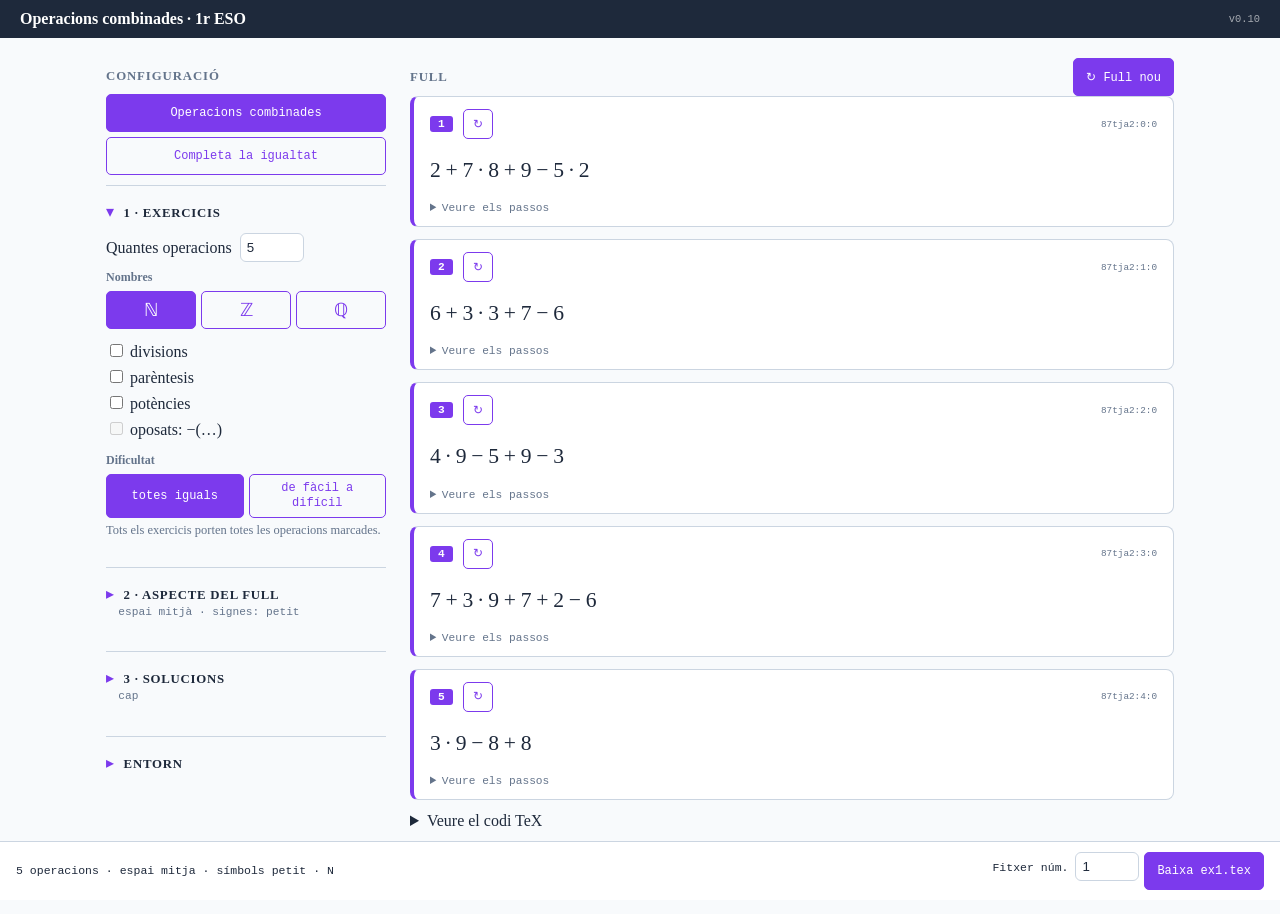
==== commit 09e16bba: "«Centrat» amb «destaca»: les caixes ja no desalineen els símbols (v0.10) Amb «destaca», el que es ca" ====
--- a/index.html
+++ b/index.html
@@ -6,7 +6,7 @@
 <title>Operacions combinades · 1r ESO</title>
 <!-- ?v=…: la versió (Motor.VERSIO). Amb una versió nova, el navegador baixa de nou els fitxers i no fa servir els
      d'abans, que pot tenir desats: si no, hi barrejava la pàgina nova amb l'estil o el JavaScript d'abans. -->
-<link rel="stylesheet" href="assets/style.css?v=0.9">
+<link rel="stylesheet" href="assets/style.css?v=0.10">
 </head>
 <body>
 <header><h1>Operacions combinades · 1r ESO</h1><span id="segell"></span></header>
@@ -114,9 +114,9 @@
   <span class="grup"><label>Fitxer núm. <input type="number" id="fit" min="1" max="99"></label>
   <button id="baixa"></button><button id="baixa-sol"></button></span>
 </footer>
-<script src="assets/entorn.js?v=0.9"></script>
-<script src="assets/motor.js?v=0.9"></script>
-<script src="assets/igualtats.js?v=0.9"></script>
-<script src="assets/app.js?v=0.9"></script>
+<script src="assets/entorn.js?v=0.10"></script>
+<script src="assets/motor.js?v=0.10"></script>
+<script src="assets/igualtats.js?v=0.10"></script>
+<script src="assets/app.js?v=0.10"></script>
 </body>
 </html>
--- a/assets/style.css
+++ b/assets/style.css
@@ -145,6 +145,19 @@
 }
 .caixa { display: inline-block; line-height: 1.2; border: .07em solid currentColor; padding: .08em .2em; }
 .caixa .fr { line-height: 1.9; }      /* les fraccions, com a fora */
+/* «Destaca» amb «centrat»: cada tros, a la seva cel·la (com sense destacar), i el marc al voltant de les cel·les de
+   la caixa (marc), del principi del primer tros (ini) al final de l'últim (fi), i de dalt a baix del que hi ha a
+   dins: app.js ho mesura (--l, --r, --t, --b). Els nombres porten aire a banda i banda (n), a totes les línies,
+   perquè el marc no els toqui. */
+table.centrat td.n { padding: 0 .22em; }
+table.centrat td.p { padding: 0 .06em; }              /* (i els parèntesis, una mica) */
+table.centrat td.marc { position: relative; }
+table.centrat td.marc::before {
+  content: ''; position: absolute; top: var(--t, .22em); bottom: var(--b, .3em); left: 0; right: 0; pointer-events: none;
+  border-top: .07em solid currentColor; border-bottom: .07em solid currentColor;
+}
+table.centrat td.marc.ini::before { left: var(--l, .06em); border-left: .07em solid currentColor; }
+table.centrat td.marc.fi::before { right: var(--r, .06em); border-right: .07em solid currentColor; }
 #act { margin-bottom: 10px; }
 #act button { flex: 1 1 auto; }
 
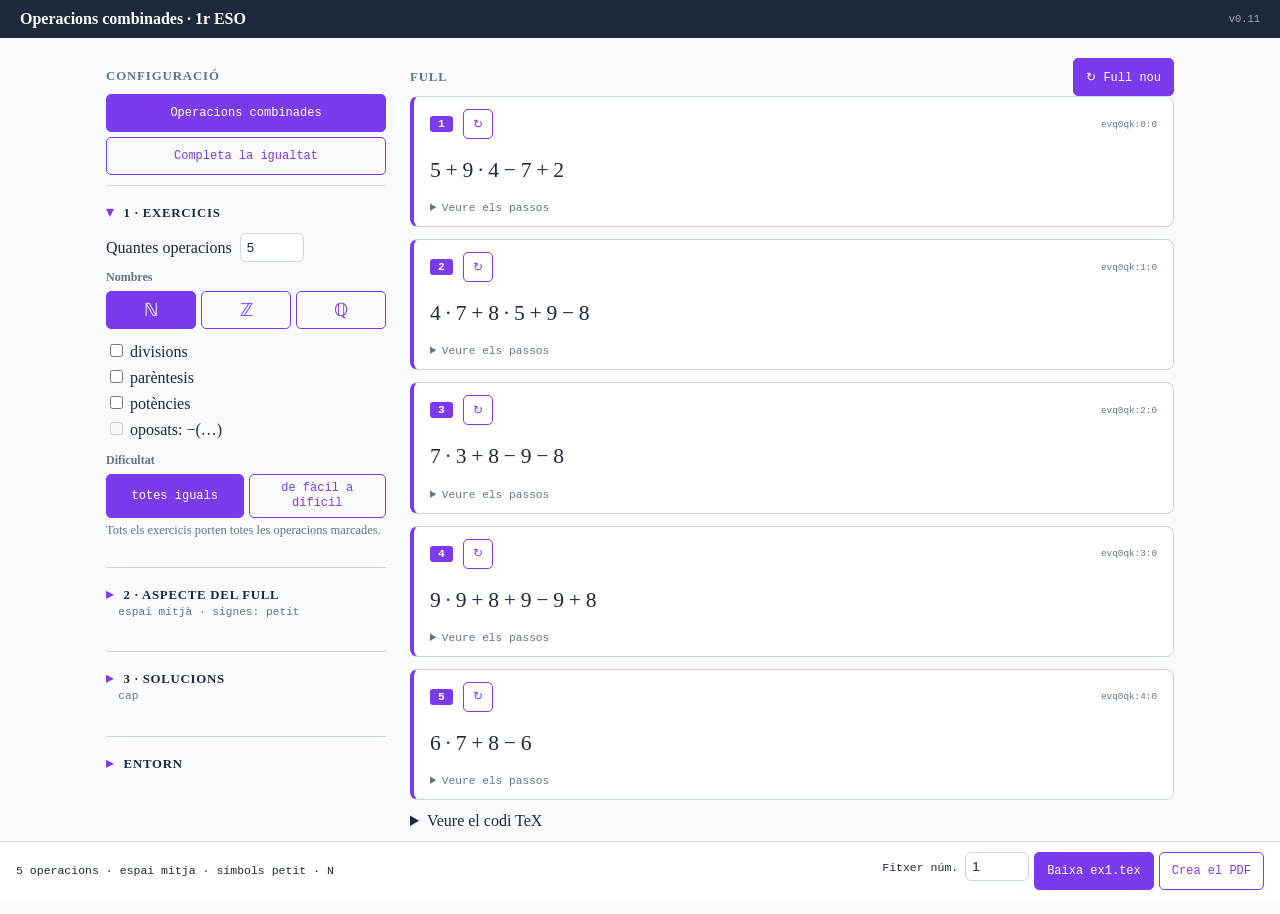
==== commit d2e7ef03: "«Crea el PDF»: fulls A4 ben paginats, com inaba (v0.11) Per a les operacions combinades, el botó «Cr" ====
--- a/index.html
+++ b/index.html
@@ -6,7 +6,7 @@
 <title>Operacions combinades · 1r ESO</title>
 <!-- ?v=…: la versió (Motor.VERSIO). Amb una versió nova, el navegador baixa de nou els fitxers i no fa servir els
      d'abans, que pot tenir desats: si no, hi barrejava la pàgina nova amb l'estil o el JavaScript d'abans. -->
-<link rel="stylesheet" href="assets/style.css?v=0.10">
+<link rel="stylesheet" href="assets/style.css?v=0.11">
 </head>
 <body>
 <header><h1>Operacions combinades · 1r ESO</h1><span id="segell"></span></header>
@@ -112,11 +112,12 @@
 <footer>
   <span id="recompte"></span>
   <span class="grup"><label>Fitxer núm. <input type="number" id="fit" min="1" max="99"></label>
-  <button id="baixa"></button><button id="baixa-sol"></button></span>
+  <button id="baixa"></button><button id="baixa-sol"></button><button id="pdf" title="Els fulls A4 d'aquest full, per imprimir o desar com a PDF">Crea el PDF</button></span>
 </footer>
-<script src="assets/entorn.js?v=0.10"></script>
-<script src="assets/motor.js?v=0.10"></script>
-<script src="assets/igualtats.js?v=0.10"></script>
-<script src="assets/app.js?v=0.10"></script>
+<script src="assets/entorn.js?v=0.11"></script>
+<script src="assets/motor.js?v=0.11"></script>
+<script src="assets/igualtats.js?v=0.11"></script>
+<script src="assets/comu.js?v=0.11"></script>
+<script src="assets/app.js?v=0.11"></script>
 </body>
 </html>
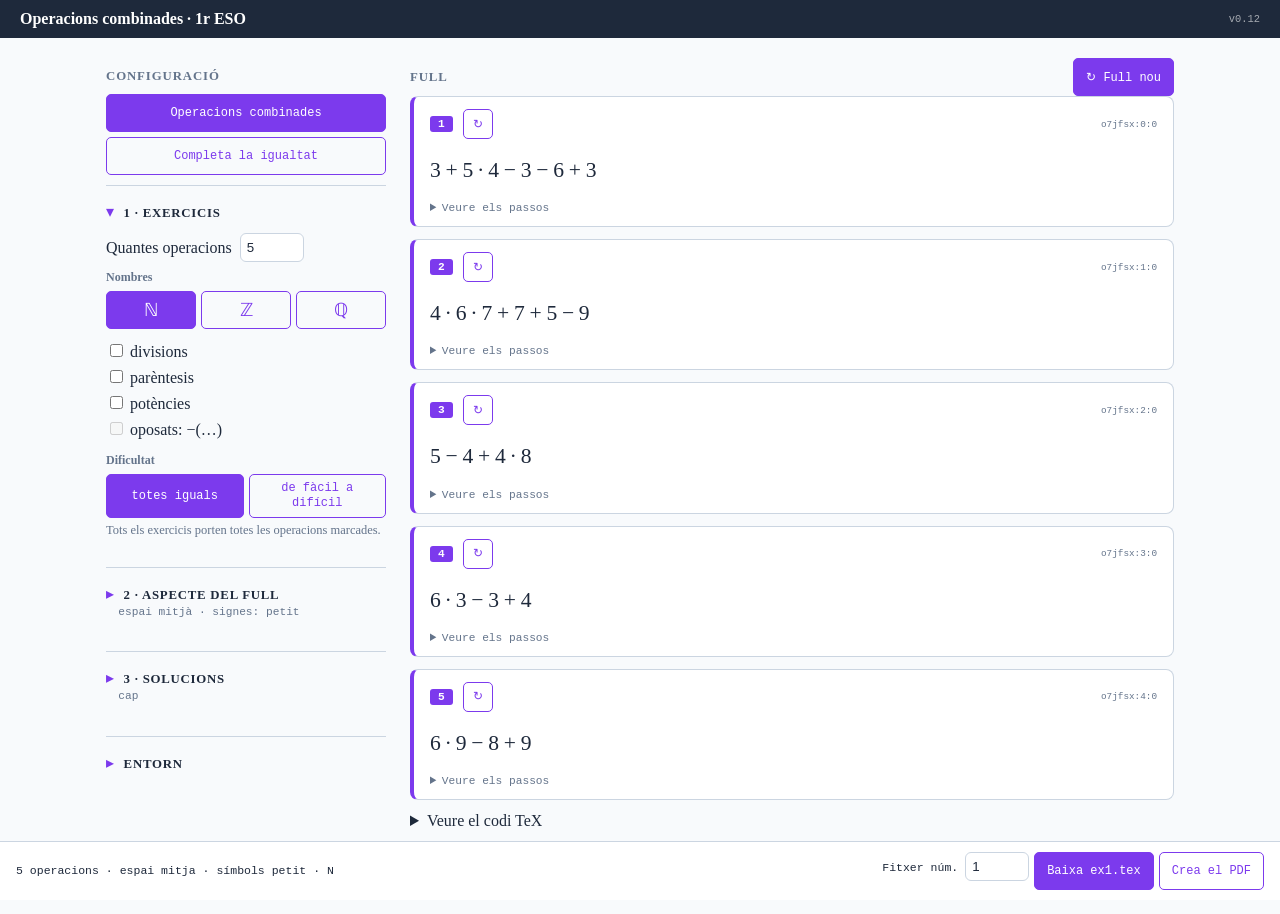
==== commit 8531e741: "«Crea el PDF» també per a «Completa la igualtat» (v0.12) Al primer full, la capçalera, l'enunciat i " ====
--- a/index.html
+++ b/index.html
@@ -6,7 +6,7 @@
 <title>Operacions combinades · 1r ESO</title>
 <!-- ?v=…: la versió (Motor.VERSIO). Amb una versió nova, el navegador baixa de nou els fitxers i no fa servir els
      d'abans, que pot tenir desats: si no, hi barrejava la pàgina nova amb l'estil o el JavaScript d'abans. -->
-<link rel="stylesheet" href="assets/style.css?v=0.11">
+<link rel="stylesheet" href="assets/style.css?v=0.12">
 </head>
 <body>
 <header><h1>Operacions combinades · 1r ESO</h1><span id="segell"></span></header>
@@ -114,10 +114,10 @@
   <span class="grup"><label>Fitxer núm. <input type="number" id="fit" min="1" max="99"></label>
   <button id="baixa"></button><button id="baixa-sol"></button><button id="pdf" title="Els fulls A4 d'aquest full, per imprimir o desar com a PDF">Crea el PDF</button></span>
 </footer>
-<script src="assets/entorn.js?v=0.11"></script>
-<script src="assets/motor.js?v=0.11"></script>
-<script src="assets/igualtats.js?v=0.11"></script>
-<script src="assets/comu.js?v=0.11"></script>
-<script src="assets/app.js?v=0.11"></script>
+<script src="assets/entorn.js?v=0.12"></script>
+<script src="assets/motor.js?v=0.12"></script>
+<script src="assets/igualtats.js?v=0.12"></script>
+<script src="assets/comu.js?v=0.12"></script>
+<script src="assets/app.js?v=0.12"></script>
 </body>
 </html>
